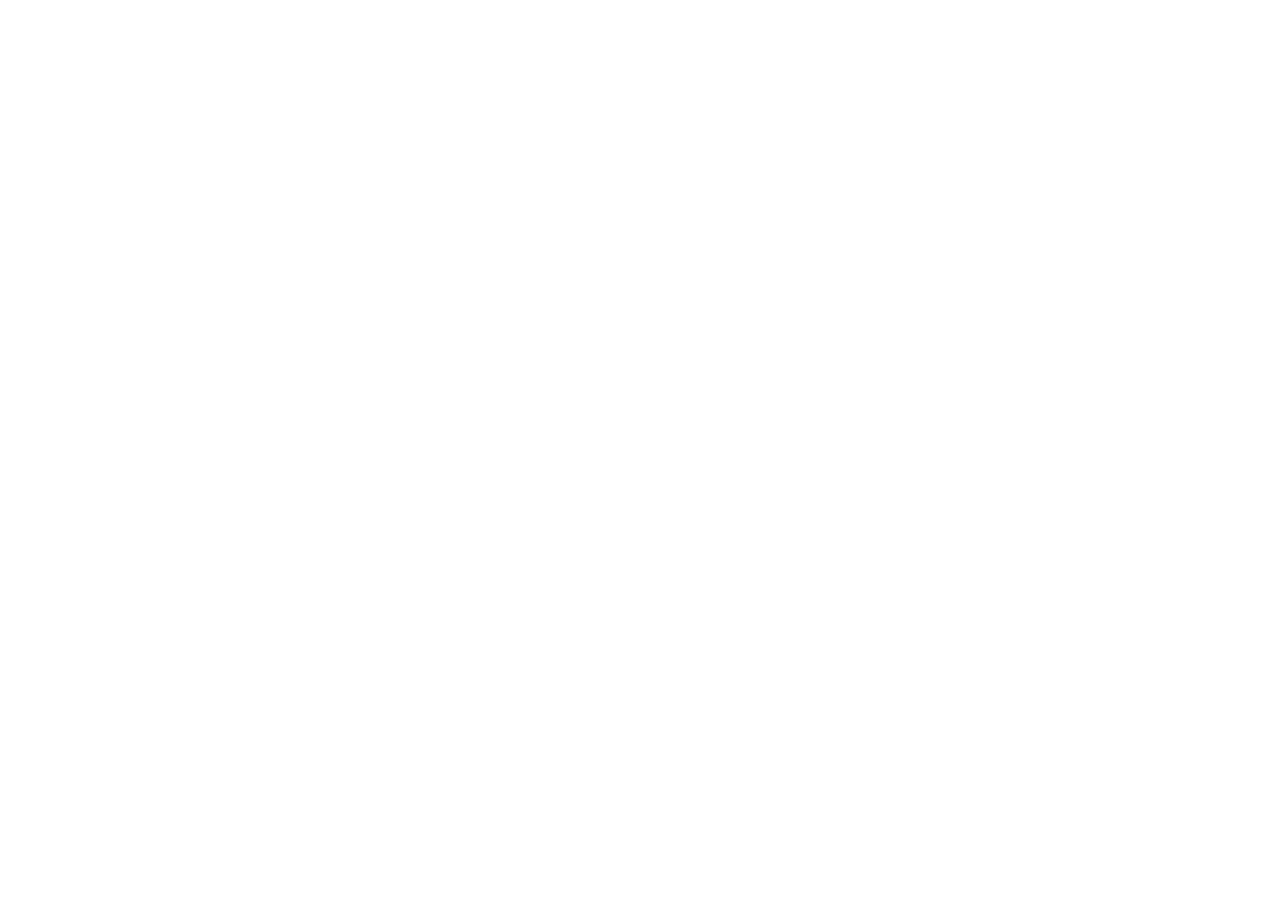
==== works.html @ 1d1d210a "Add the works page" ====
<!DOCTYPE html>
<html lang="en">
<head>
  <meta charset="UTF-8">
  <meta name="viewport" content="width=device-width, initial-scale=1.0">
  <title>i am kailunyao</title>
  <link rel="stylesheet" type="text/css" href="css/works.css">
  <link rel="stylesheet" href="./lib/bootstrap.min.css">
  <script src="https://unpkg.com/react@16/umd/react.production.min.js" crossorigin></script>
  <script src="https://unpkg.com/react-dom@16/umd/react-dom.production.min.js" crossorigin></script>
  <script src="https://unpkg.com/babel-standalone@6.15.0/babel.min.js"></script>
  <script src="./lib//jquery-3.3.1.slim.min.js" integrity="sha384-q8i/X+965DzO0rT7abK41JStQIAqVgRVzpbzo5smXKp4YfRvH+8abtTE1Pi6jizo" crossorigin="anonymous"></script>
  <script src="./lib/popper.min.js"></script>
  <script src="./lib/bootstrap.min.js"></script>
</head>
<body>
  <div id="app"></div>
  <script type="text/babel" src="js/works-data.js"></script>
  <script type="text/babel" src="js/works.js"></script>
</body>
</html>
---- css/works.css ----
a {
  color: #363636;
  border-bottom: 2px solid #fadc23;
}

a:hover {
  transition: box-shadow 0.2s linear;
  -webkit-transition: box-shadow 0.2s linear;
  box-shadow: inset 0 -10px #fadc23;
  text-decoration: none;
}

ul.timeline {
  list-style-type: none;
  position: relative;
  padding-inline-start: 30px
}

ul.timeline:before {
  content: ' ';
  background: #d4d9df;
  display: inline-block;
  position: absolute;
  left: 20px;
  width: 2px;
  height: 100%;
  z-index: 400;
}

ul.timeline > li {
  margin-bottom: 35px;
  padding-left: 10px;
}

ul.timeline > li:before {
  content: ' ';
  background: white;
  display: inline-block;
  position: absolute;
  border-radius: 50%;
  border: 3px solid #22c0e8;
  left: 10px;
  width: 20px;
  height: 20px;
  z-index: 400;
}

.timeline-date {
  font-style: italic;
  color: #22c0e8;
  font-weight: bolder;
}

.timeline-img {
  width: 100%;
  height: auto;
}

.timeline-content {
  letter-spacing: normal;
  font-size: 18px;
  line-height: 28px;
  color: #363636;
  text-align: justify;
  word-break: break-word;
  font-family: Arial,STHeiti,华文黑体,Microsoft YaHei,微软雅黑,SimSun,宋体,Helvetica,Tahoma,Arial sans-serif;
}

@media (min-width: 768px) {
  ul.timeline > li {
    padding-left: 20px;
  }

  .timeline-date {
    text-align: right;
  }
}
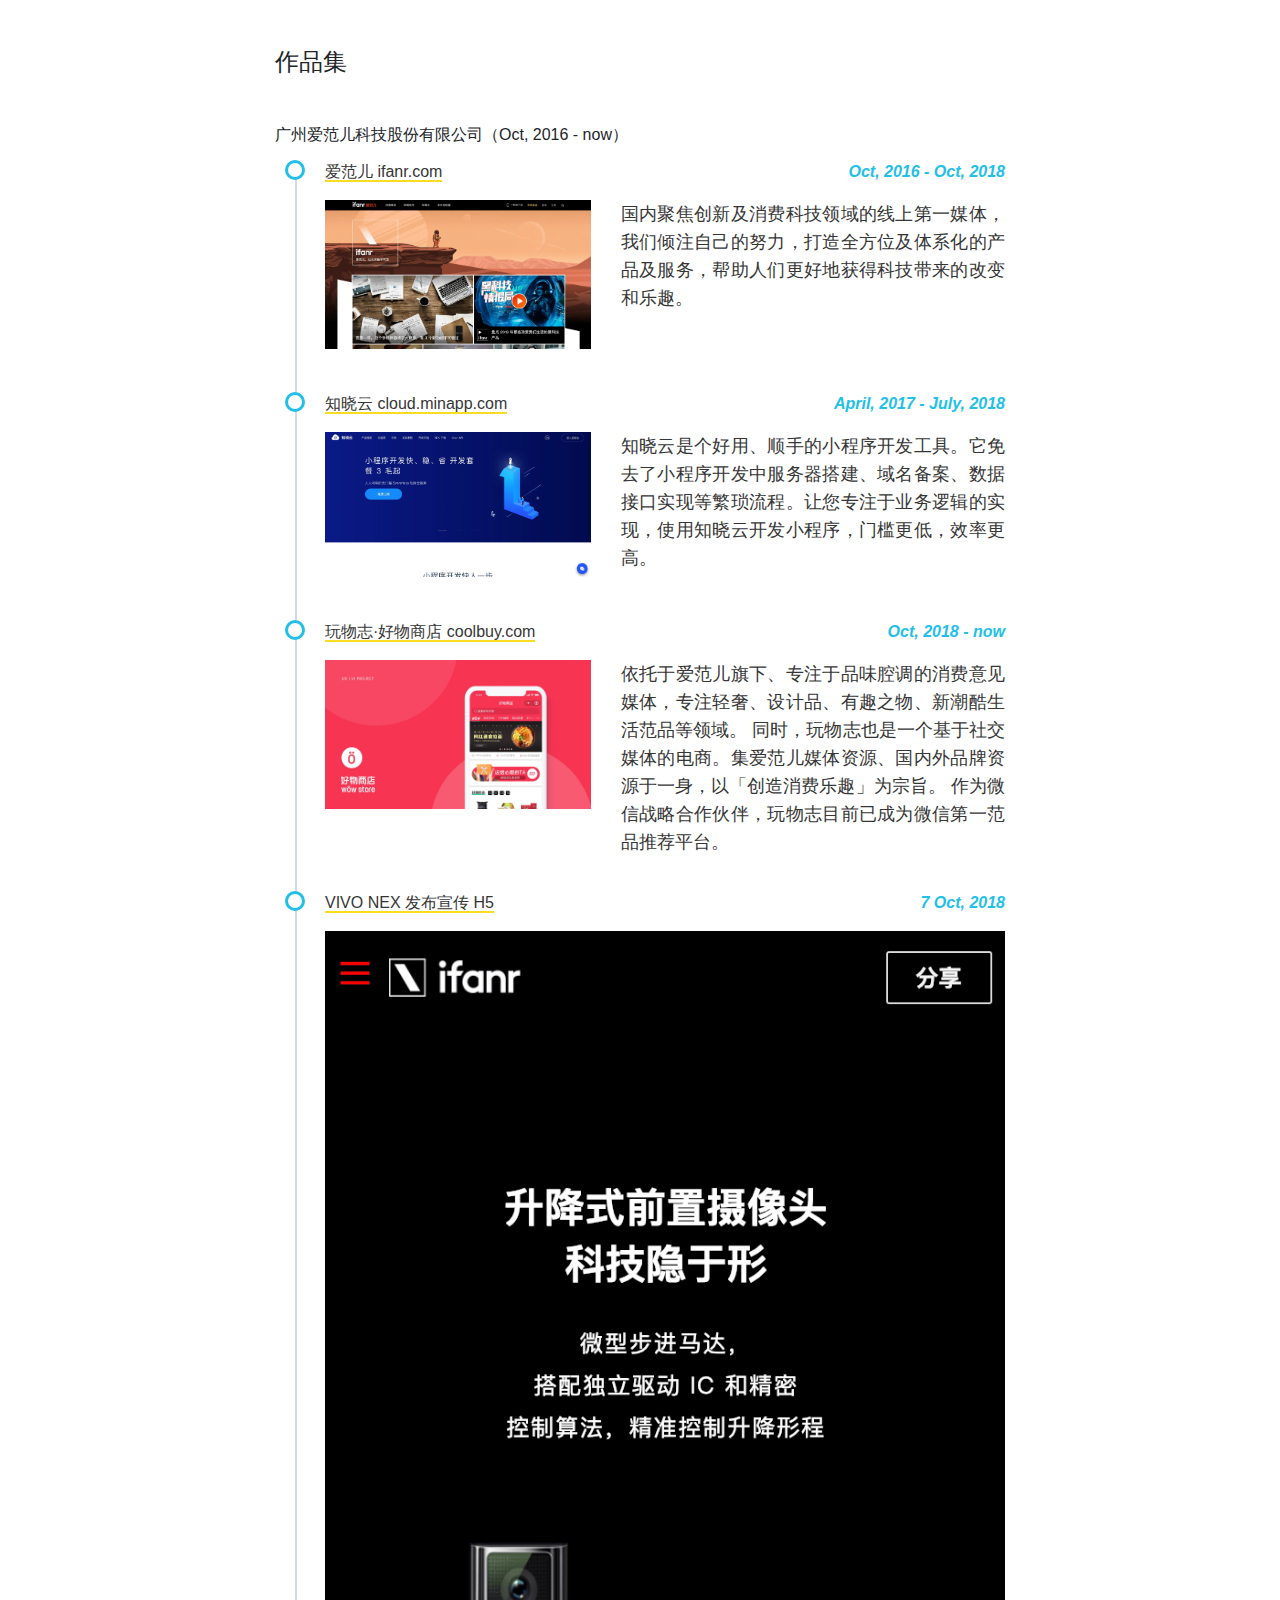
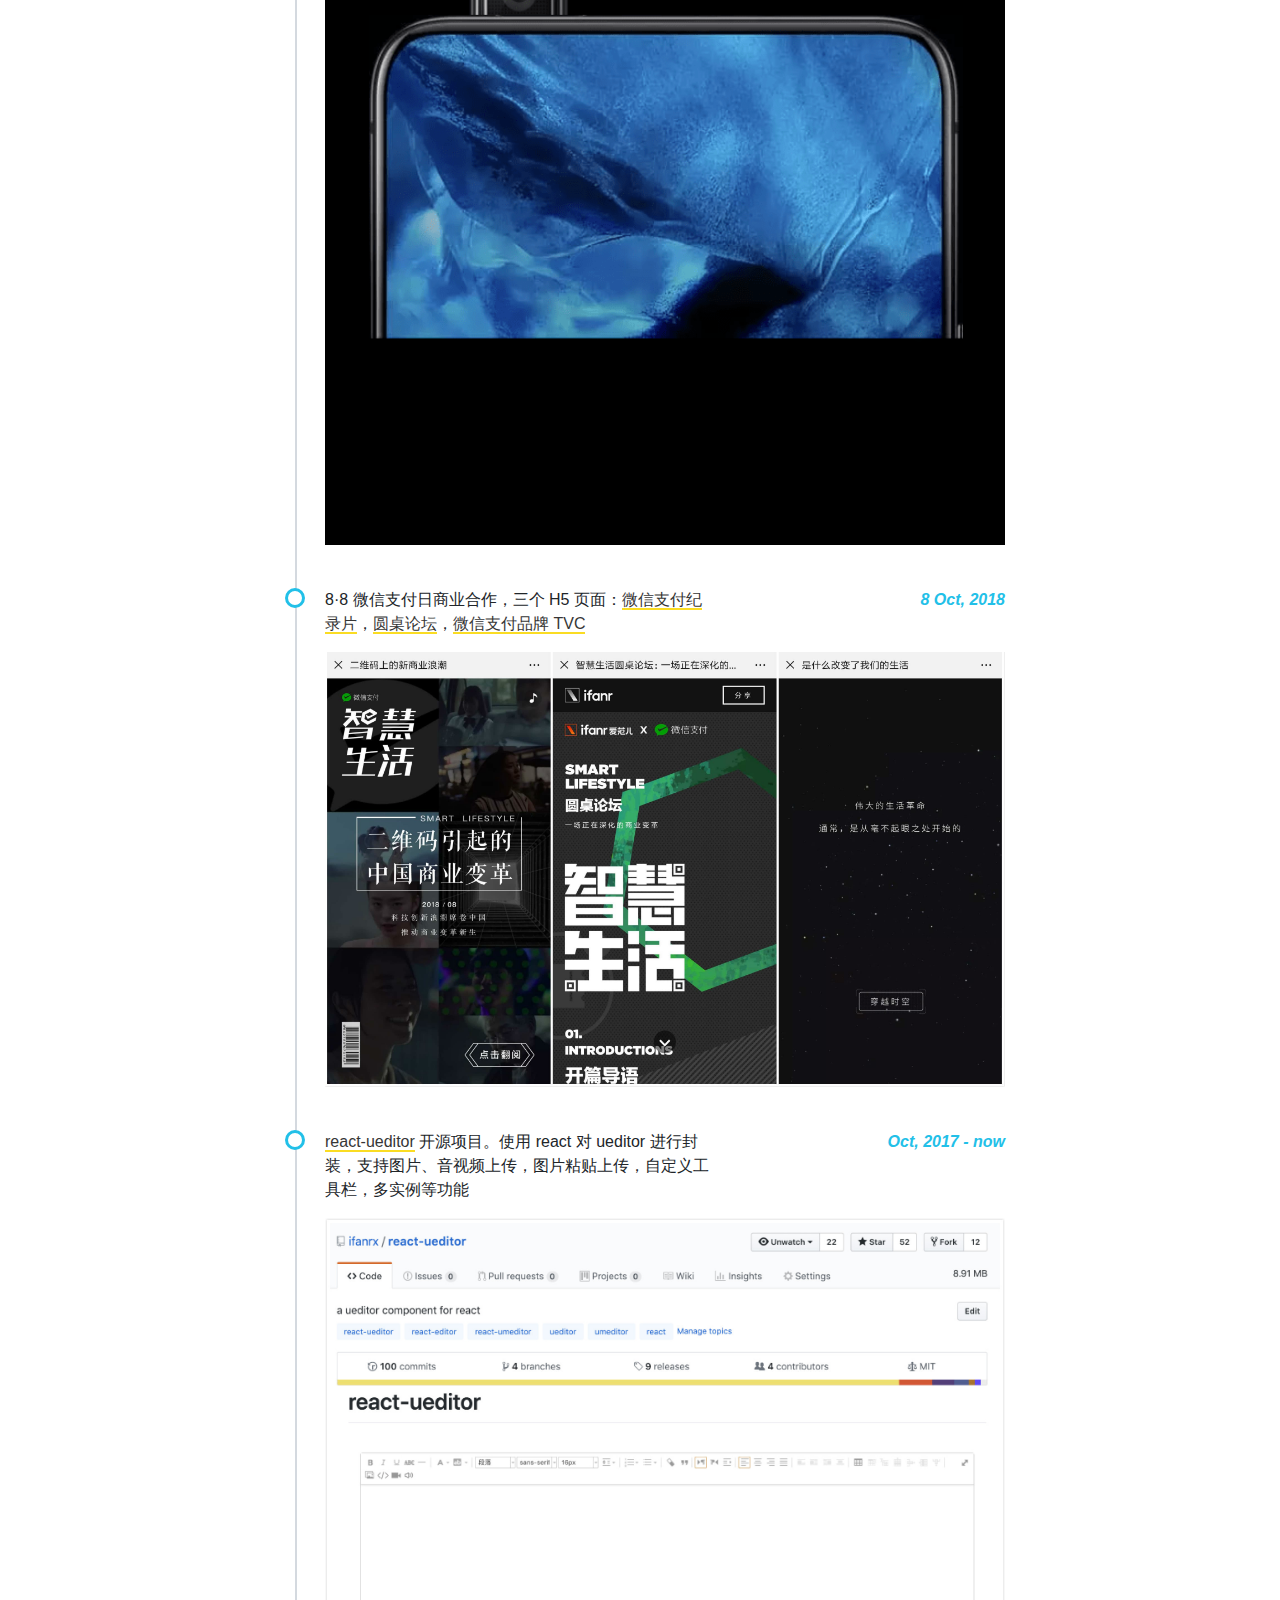
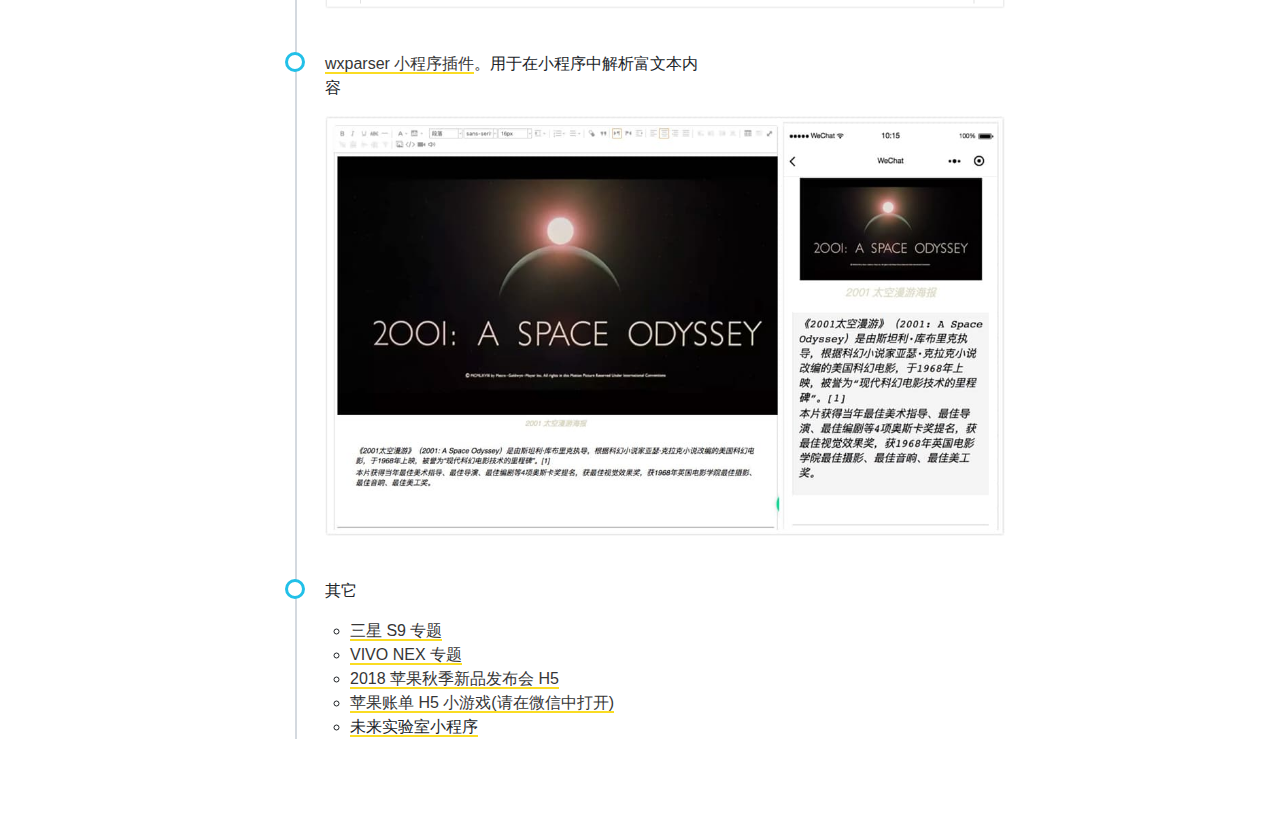
==== commit 4510e630: "Fix incorrect path" ====
--- a/works.html
+++ b/works.html
@@ -3,19 +3,19 @@
 <head>
   <meta charset="UTF-8">
   <meta name="viewport" content="width=device-width, initial-scale=1.0">
-  <title>i am kailunyao</title>
-  <link rel="stylesheet" type="text/css" href="css/works.css">
+  <title>作品集</title>
   <link rel="stylesheet" href="./lib/bootstrap.min.css">
-  <script src="https://unpkg.com/react@16/umd/react.production.min.js" crossorigin></script>
-  <script src="https://unpkg.com/react-dom@16/umd/react-dom.production.min.js" crossorigin></script>
-  <script src="https://unpkg.com/babel-standalone@6.15.0/babel.min.js"></script>
-  <script src="./lib//jquery-3.3.1.slim.min.js" integrity="sha384-q8i/X+965DzO0rT7abK41JStQIAqVgRVzpbzo5smXKp4YfRvH+8abtTE1Pi6jizo" crossorigin="anonymous"></script>
+  <link rel="stylesheet" type="text/css" href="./css/works.css">
+  <script src="./lib/react.production.min.js"></script>
+  <script src="./lib/react-dom.production.min.js" ></script>
+  <script src="./lib/babel.min.js"></script>
+  <script src="./lib//jquery-3.3.1.slim.min.js"></script>
   <script src="./lib/popper.min.js"></script>
   <script src="./lib/bootstrap.min.js"></script>
 </head>
 <body>
   <div id="app"></div>
-  <script type="text/babel" src="js/works-data.js"></script>
-  <script type="text/babel" src="js/works.js"></script>
+  <script type="text/babel" src="./js/works-data.js"></script>
+  <script type="text/babel" src="./js/works.js"></script>
 </body>
 </html>